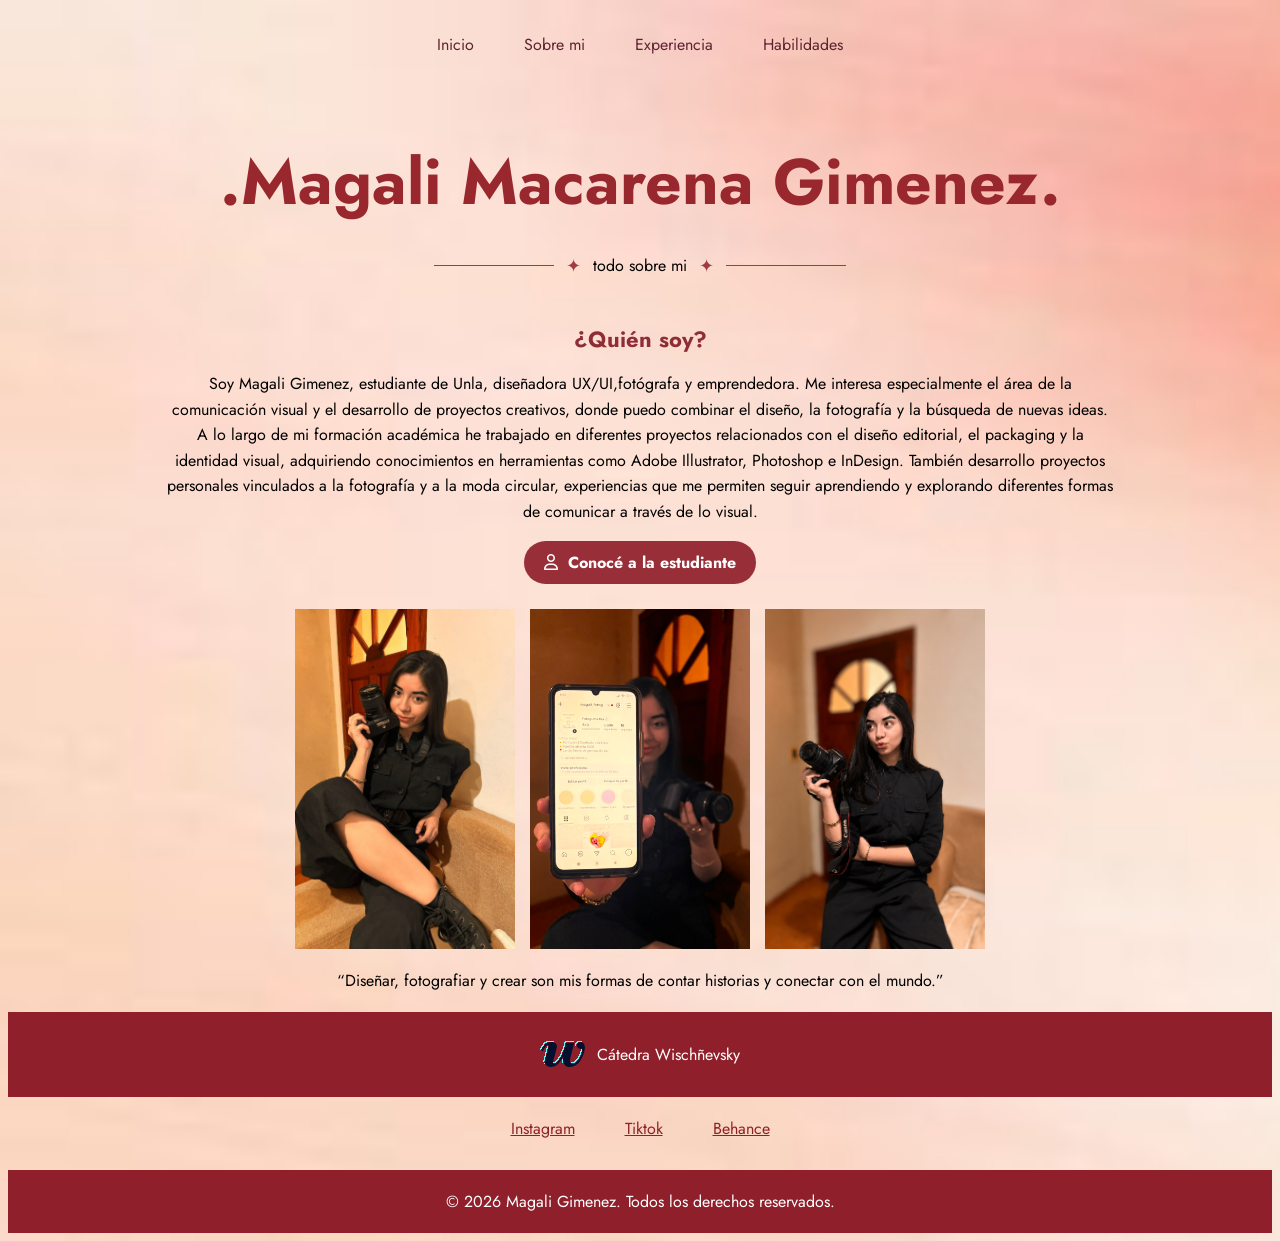
==== index.html @ 5d43bee9 "Primer commit" ====
<!DOCTYPE html>
<html>

<head>
    <meta charset="UTF-8" />
    <title>Magali Gimenez</title>
    <link rel="icon" href="img/icono de fotografia.ico" type="imag" />
    <link rel="stylesheet" href="estilos.css">
    <link rel="stylesheet" href="https://cdnjs.cloudflare.com/ajax/libs/font-awesome/6.5.2/css/all.min.css">
</head>
    <style>
        @import url('https://fonts.googleapis.com/css2?family=Inter:ital,opsz,wght@0,14..32,100..900;1,14..32,100..900&family=Jost:ital,wght@0,100..900;1,100..900&display=swap');
    </style>

<body>
    <header>
        <nav class="menu">
            <a href="#">Inicio</a>
            <a href="#">Sobre mi</a>
            <a href="#">Experiencia</a>
            <a href="#">Habilidades</a> 
        </nav>
    </header>
    <main>
        <!-- Esto es un comentario -->
        <!--Aca va hacer un hero -->
        <section>
            <h1>.Magali Macarena Gimenez.</h1>
            <div class="decoracion">
                <span class="linea"></span>
                <span class="estrella">✦</span>
                <p class="subititulo">todo sobre mi</p>
                <span class="estrella">✦</span>
                <span class="linea"></span>
            </div>
        </section>
        <!--pequeña descripcion-->
        <article>
            <h2>¿Quién soy?</h2>
            <div class="texto-sobre-mi">
                <p>Soy Magali Gimenez, estudiante de Unla, diseñadora UX/UI,fotógrafa y emprendedora. 
                Me interesa especialmente el área de la comunicación visual y el desarrollo de proyectos
                creativos, donde puedo combinar el diseño, la fotografía y la búsqueda de nuevas ideas. 
                A lo largo de mi formación académica he trabajado en diferentes proyectos relacionados
                con el diseño editorial, el packaging y la identidad visual, adquiriendo conocimientos
                en herramientas como Adobe Illustrator, Photoshop e InDesign. También desarrollo proyectos
                personales vinculados a la fotografía y a la moda circular, experiencias que me permiten
                seguir aprendiendo y explorando diferentes formas de comunicar a través de lo visual.
                </p>
            </div>
        </article>
        <!--sobre la estudiante -->
        <section>
            <div class="sobre-estudiante">
                <a href="#sobre-mi" class="boton">
                    <i class="fa-regular fa-user"></i>
                    Conocé a la estudiante
                </a>
            </div>
            <div class="fotos">
                <img 
                src="img/foto de cv.jpg" 
                alt="Foto de Magali Gimenez 1"
                width="220"
                height="340">
                <img 
                src="img/foto con cel.jpg" 
                alt="Foto con Red Social 2"
                width="220"
                height="340">
                <img 
                src="img/foto con cam.png" 
                alt="Foto con la Camara 3"
                width="220"
                height="340">
            </div>
            <p class="frase">
                “Diseñar, fotografiar y crear son mis formas
                de contar historias y conectar con el mundo.”
            </p>
            </div>
        </section>    
    </main>
    <footer> 
        <div class="catedra">
            <img src="img/logo de compu tres.svg"
            alt="Logo de Cátedra Wischñevsky">
            <p>Cátedra Wischñevsky</p>
        </div>
        <div class="redes">
                <a href="https://www.instagram.com/magali_fotografa/?hl=es-la">Instagram</a>
                <a href="https://www.tiktok.com/@m.m.modacircular">Tiktok</a> 
                <a href="https://www.behance.net/magaligimenez1">Behance</a>
        </div> 
        <p class="copyright">
            © 2026 Magali Gimenez. Todos los derechos reservados. 
        </p>               
    </footer>
</body>

</html>
---- estilos.css ----
/*CSS DOCUMENT*/
@charset "UTF-8";

/*configuraciones generales*/
@font-face {
    font-family:"Inter Regular";
    src: url(fuentes/Inter-Regular.ttf) format(truetype);
    font-weight: normal;
    font-style: normal;
}

@font-face {
    font-family: "Inter Bold";
    src: url(fuentes/Inter-Bold.ttf) format(truetype);
    font-weight: bold;
    font-style: normal;
}

@font-face {
    font-family: "Inter Thin";
    src: url(fuentes/Inter-Thin.ttf) format(truetype);
    font-weight: normal;
    font-style: thin;
}

@font-face {
    font-family: "Inter Medium";
    src: url(fuentes/Inter-Medium.ttf) format(truetype);
    font-weight: normal;
    font-style: medium;
}

nav a {
    margin: 05px;
    margin-bottom: 10px;
}

body {
        background-image: url("img/fondo-artistico.jpg");
        background-size: 5000px;
        background-repeat: repeat;
}

header {
    text-align:center;
}

nav {
    display: flex;
    justify-content: center;
    gap: 30px;
    padding: 20px;
}

nav a {
    color: #5e2330;
    text-decoration: none;
    font-size: 16px;
}

nav a:hover {
    color: #9e2f37;
    text-decoration: underline;
}

.menu {
    display: flex;
    justify-content: center;
    align-items: center;
    gap: 40px;
    list-style: none;
}

.sobre-estudiante {
    display: flex;
    flex-direction: column;
    align-items: center;
}

.boton {
    display: inline-flex;
    margin-bottom: 25px;
    align-items: center;
    gap: 10px;
    background-color: #982f38;
    color: white;
    padding: 10px 20px;
    border-radius: 25px;
    text-decoration: none;
    font-weight: bold;
    transition: 0.3s;
}

.boton:hover {
    background-color: #7d222b;
    transform: translateY(-2px);
}

.fotos {
    display: flex;
    justify-content: center;
    gap: 15px;
}

.fotos img {
    width: 220px;
    height: 340px;
    object-fit: cover;
    transition: transform 0.3s ease;
}

.fotos img:hover {
    transform: scale(1.08);
}

.frase {
    text-align: center;
    margin-top: 20px;
}


* {
    font-family: "Jost", sans-serif;
}

/*aca empiezan las aplicaciones*/

h1 { 
     text-align: center;
     font-size: 64px;
     color: rgb(152, 40, 46);
     margin-top: 50px;
     margin-bottom: 10px;
}

.subtitulo {
    text-align: center;
    font-size: 18px;
    font-style: italic;
    color: #b2767c;
    margin: 0;
}

.decoracion {
    display: flex;
    justify-content: center;
    align-items: center;
    gap: 12px;
    margin: 10px 0 30px;
}

.linea {
    width: 120px;
    height: 1px;
    background-color: #a33a42;
}

.estrella {
    color: #a33a42;
    font-size: 18px;
}

h2, h3 {
    text-align: center;
    color: #8f2d35;
    font-size: 22px;
    margin-bottom: 15px;
}

.texto-sobre-mi {
    max-width: 950px;
    margin: 0 auto;
    text-align: center;
    line-height: 1.6;
    padding: 0 20px;
}

.redes {
    display: flex;
    justify-content: center;
    gap: 20px;
}

footer {
    text-align: center;
}

.catedra {
    background-color: #8f202b;
    color: white;
    padding: 15px;
    margin-top: 20px;
    display: flex;
    justify-content: center;
    align-items: center;
    gap: 12px;
    margin-bottom: 20px;
}

.catedra img {
    width: 45px;
    height: 45px;
    object-fit: contain;
}

.redes {
    margin-bottom: 30px;
}

.redes a {
    display: inline-block;
    margin: 0 15px;
    color: #8f202b;
}

.copyright {
    background-color: #8f202b;
    color: white;
    padding: 20px;
    margin: 0;
}
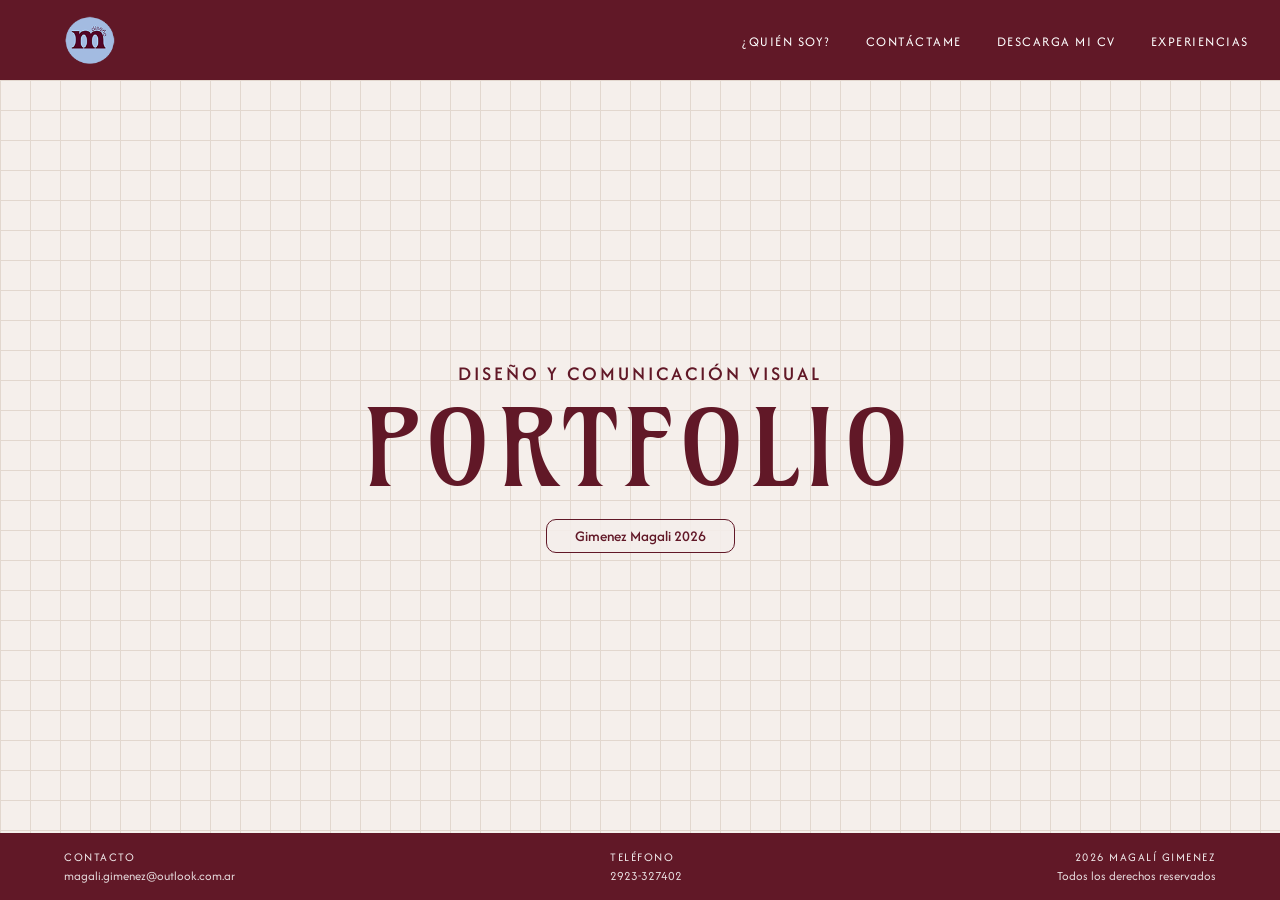
==== commit 10e972b7: "Agregada la pagina quien soy y ajustes en header" ====
--- a/index.html
+++ b/index.html
@@ -1,101 +1,268 @@
 <!DOCTYPE html>
-<html>
-
+<html lang="es">
 <head>
-    <meta charset="UTF-8" />
-    <title>Magali Gimenez</title>
-    <link rel="icon" href="img/icono de fotografia.ico" type="imag" />
-    <link rel="stylesheet" href="estilos.css">
-    <link rel="stylesheet" href="https://cdnjs.cloudflare.com/ajax/libs/font-awesome/6.5.2/css/all.min.css">
+  <meta charset="UTF-8">
+  <meta name="viewport" content="width=device-width, initial-scale=1.0">
+  <title>Portfolio - Magalí Giménez</title>
+
+  <!-- Google Fonts: Amarante (para PORTFOLIO) y Afacad (para subtítulos y textos) -->
+  <link rel="preconnect" href="https://fonts.googleapis.com">
+  <link rel="preconnect" href="https://fonts.gstatic.com" crossorigin>
+  <link href="https://fonts.googleapis.com/css2?family=Afacad:wght@400;500;600&family=Amarante&display=swap" rel="stylesheet">
+
+  <!-- AQUI ES DONDE DEBO AGREGAR ESTA LÍNEA -->
+  <link rel="stylesheet" href="estilos.css">
+
+  <style>
+    :root {
+      --color-burgundy: #611827;
+      --color-cream: #F5EFEB;
+      --color-grid-line: #E2D7CE;
+      --color-purple-logo: #B7A8CE;
+      --font-serif: 'Amarante', serif;
+      --font-sans: 'Afacad', sans-serif;
+    }
+
+    * { 
+      margin: 0;
+      padding: 0; 
+      box-sizing: border-box; 
+    }
+
+    body { 
+      font-family: var(--font-sans); 
+      color: var(--color-burgundy); 
+      background-color: var(--color-cream);
+      display: flex;
+      flex-direction: column;
+      min-height: 100vh;
+    }
+
+    a { 
+      text-decoration: none; 
+      color: inherit; 
+    }
+
+    /* HEADER */
+    header {
+      background-color: var(--color-burgundy);
+      padding: 16px 5%;
+      position: sticky;
+      top: 0;
+      z-index: 1000;
+    }
+
+    header nav {
+      display: flex;
+      justify-content: space-between;
+      align-items: center;
+      max-width: 1300px;
+      margin: 0 auto;
+    }
+
+    /* Logo circular con la "m" */
+    .logo-circle {
+      width: 44px;
+      height: 44px;
+      background-color: var(--color-purple-logo);
+      color: var(--color-burgundy);
+      border-radius: 50%;
+      display: flex;
+      align-items: center;
+      justify-content: center;
+      font-family: var(--font-serif);
+      font-weight: 700;
+      font-size: 26px;
+      line-height: 1;
+    }
+
+    .nav-links { 
+      display: flex; 
+      gap: 35px; 
+      list-style: none; 
+    }
+
+    .nav-links a {
+      color: white; 
+      font-size: 0.85rem; 
+      letter-spacing: 1.5px;
+      text-transform: uppercase; 
+      font-weight: 400; 
+      transition: opacity 0.3s;
+    }
+
+    .nav-links a:hover { 
+      opacity: 0.7; 
+    }
+
+    /* SECCIÓN PRINCIPAL / HERO */
+    .hero-section {
+      flex: 1;
+      background-color: var(--color-cream);
+      background-image: 
+        linear-gradient(var(--color-grid-line) 1px, transparent 1px),
+        linear-gradient(90deg, var(--color-grid-line) 1px, transparent 1px);
+      background-size: 30px 30px;
+      display: flex; 
+      flex-direction: column; 
+      justify-content: center; 
+      align-items: center;
+      text-align: center; 
+      padding: 60px 20px;
+    }
+
+    .hero-subtitle {
+      font-family: var(--font-sans);
+      font-size: 1.25rem; 
+      letter-spacing: 3px; 
+      text-transform: uppercase; 
+      margin-bottom: 8px;
+      font-weight: 500;
+    }
+
+    .hero-title {
+      font-family: var(--font-serif); 
+      font-size: 6.5rem; 
+      font-weight: 400;
+      color: var(--color-burgundy); 
+      letter-spacing: 6px; 
+      margin-bottom: 20px; 
+      line-height: 1;
+    }
+
+    .hero-tag {
+      border: 1.5px solid var(--color-burgundy); 
+      padding: 6px 28px; 
+      border-radius: 10px;
+      font-size: 0.95rem; 
+      color: var(--color-burgundy); 
+      font-weight: 500;
+      background-color: rgba(245, 239, 235, 0.85);
+    }
+
+    /* FOOTER */
+    footer {
+      background-color: var(--color-burgundy);
+      color: white;
+      padding: 16px 5%;
+    }
+
+    .footer-container {
+      display: flex;
+      justify-content: space-between;
+      align-items: center;
+      max-width: 1300px;
+      margin: 0 auto;
+    }
+
+    .footer-info {
+      display: flex;
+      gap: 70px;
+      align-items: center;
+    }
+
+    .footer-block {
+      display: flex;
+      flex-direction: column;
+    }
+
+    .footer-label {
+      font-size: 0.75rem;
+      letter-spacing: 1.5px;
+      text-transform: uppercase;
+      opacity: 0.9;
+      margin-bottom: 2px;
+    }
+
+    .footer-value {
+      font-size: 0.8rem;
+      opacity: 0.85;
+      font-weight: 400;
+    }
+
+    .footer-block.align-right {
+      text-align: right;
+    }
+
+    /* Responsive */
+    @media (max-width: 768px) {
+      header nav, .footer-container {
+        flex-direction: column;
+        gap: 15px;
+        text-align: center;
+      }
+
+      .nav-links {
+        flex-wrap: wrap;
+        justify-content: center;
+        gap: 15px;
+      }
+
+      .hero-title {
+        font-size: 3.5rem;
+      }
+
+      .footer-info {
+        flex-direction: column;
+        gap: 15px;
+      }
+
+      .footer-block.align-right {
+        text-align: center;
+      }
+    }
+  </style>
 </head>
-    <style>
-        @import url('https://fonts.googleapis.com/css2?family=Inter:ital,opsz,wght@0,14..32,100..900;1,14..32,100..900&family=Jost:ital,wght@0,100..900;1,100..900&display=swap');
-    </style>
-
 <body>
-    <header>
-        <nav class="menu">
-            <a href="#">Inicio</a>
-            <a href="#">Sobre mi</a>
-            <a href="#">Experiencia</a>
-            <a href="#">Habilidades</a> 
-        </nav>
-    </header>
-    <main>
-        <!-- Esto es un comentario -->
-        <!--Aca va hacer un hero -->
-        <section>
-            <h1>.Magali Macarena Gimenez.</h1>
-            <div class="decoracion">
-                <span class="linea"></span>
-                <span class="estrella">✦</span>
-                <p class="subititulo">todo sobre mi</p>
-                <span class="estrella">✦</span>
-                <span class="linea"></span>
-            </div>
-        </section>
-        <!--pequeña descripcion-->
-        <article>
-            <h2>¿Quién soy?</h2>
-            <div class="texto-sobre-mi">
-                <p>Soy Magali Gimenez, estudiante de Unla, diseñadora UX/UI,fotógrafa y emprendedora. 
-                Me interesa especialmente el área de la comunicación visual y el desarrollo de proyectos
-                creativos, donde puedo combinar el diseño, la fotografía y la búsqueda de nuevas ideas. 
-                A lo largo de mi formación académica he trabajado en diferentes proyectos relacionados
-                con el diseño editorial, el packaging y la identidad visual, adquiriendo conocimientos
-                en herramientas como Adobe Illustrator, Photoshop e InDesign. También desarrollo proyectos
-                personales vinculados a la fotografía y a la moda circular, experiencias que me permiten
-                seguir aprendiendo y explorando diferentes formas de comunicar a través de lo visual.
-                </p>
-            </div>
-        </article>
-        <!--sobre la estudiante -->
-        <section>
-            <div class="sobre-estudiante">
-                <a href="#sobre-mi" class="boton">
-                    <i class="fa-regular fa-user"></i>
-                    Conocé a la estudiante
-                </a>
-            </div>
-            <div class="fotos">
-                <img 
-                src="img/foto de cv.jpg" 
-                alt="Foto de Magali Gimenez 1"
-                width="220"
-                height="340">
-                <img 
-                src="img/foto con cel.jpg" 
-                alt="Foto con Red Social 2"
-                width="220"
-                height="340">
-                <img 
-                src="img/foto con cam.png" 
-                alt="Foto con la Camara 3"
-                width="220"
-                height="340">
-            </div>
-            <p class="frase">
-                “Diseñar, fotografiar y crear son mis formas
-                de contar historias y conectar con el mundo.”
-            </p>
-            </div>
-        </section>    
-    </main>
-    <footer> 
-        <div class="catedra">
-            <img src="img/logo de compu tres.svg"
-            alt="Logo de Cátedra Wischñevsky">
-            <p>Cátedra Wischñevsky</p>
+
+  <!-- Header -->
+  <header>
+    <nav>
+      <a href="index.html" class="logo-link">
+        <img src="img/marca.png" alt="Logo Portfolio" class="logo-img"><!-- Puedes usar tu tag <img> o esta clase div si usas el logo generado -->
+      </a>
+      <ul class="nav-links">
+        <!-- Te lleva a la nueva subpágina que arme -->
+        <li><a href="quien-soy.html">¿QUIÉN SOY?</a></li>
+
+        <!-- Próximas páginas o secciones -->
+        <li><a href="contactame.html">CONTÁCTAME</a></li>
+        <li><a href="#descarga-cv">DESCARGA MI CV</a></li>
+        <li><a href="#experiencias.html">EXPERIENCIAS</a></li>
+        <li><a href="#proyectos.html">PROYECTOS</a></li>
+      </ul>
+    </nav>
+  </header>
+
+  <!-- Hero Section (Cuadrícula) -->
+  <section class="hero-section">
+    <p class="hero-subtitle">Diseño y Comunicación Visual</p>
+    <h1 class="hero-title">PORTFOLIO</h1>
+    <div class="hero-tag">Gimenez Magali 2026</div>
+  </section>
+
+  <!-- Footer -->
+  <footer>
+    <div class="footer-container">
+      
+      <div class="footer-info">
+        <div class="footer-block">
+          <span class="footer-label">CONTACTO</span>
+          <a href="mailto:magali.gimenez@outlook.com.ar" class="footer-value">magali.gimenez@outlook.com.ar</a>
         </div>
-        <div class="redes">
-                <a href="https://www.instagram.com/magali_fotografa/?hl=es-la">Instagram</a>
-                <a href="https://www.tiktok.com/@m.m.modacircular">Tiktok</a> 
-                <a href="https://www.behance.net/magaligimenez1">Behance</a>
-        </div> 
-        <p class="copyright">
-            © 2026 Magali Gimenez. Todos los derechos reservados. 
-        </p>               
-    </footer>
+
+        <div class="footer-block">
+          <span class="footer-label">TELÉFONO</span>
+          <span class="footer-value">2923-327402</span>
+        </div>
+
+        <div class="footer-block align-right">
+          <span class="footer-label">2026 Magalí Gimenez</span>
+          <span class="footer-value">Todos los derechos reservados</span>
+        </div>
+      </div>
+    </div>
+  </footer>
+
 </body>
-
 </html>
--- a/estilos.css
+++ b/estilos.css
@@ -1,221 +1,371 @@
-/*CSS DOCUMENT*/
-@charset "UTF-8";
-
-/*configuraciones generales*/
-@font-face {
-    font-family:"Inter Regular";
-    src: url(fuentes/Inter-Regular.ttf) format(truetype);
-    font-weight: normal;
-    font-style: normal;
-}
-
-@font-face {
-    font-family: "Inter Bold";
-    src: url(fuentes/Inter-Bold.ttf) format(truetype);
-    font-weight: bold;
-    font-style: normal;
-}
-
-@font-face {
-    font-family: "Inter Thin";
-    src: url(fuentes/Inter-Thin.ttf) format(truetype);
-    font-weight: normal;
-    font-style: thin;
-}
-
-@font-face {
-    font-family: "Inter Medium";
-    src: url(fuentes/Inter-Medium.ttf) format(truetype);
-    font-weight: normal;
-    font-style: medium;
-}
-
-nav a {
-    margin: 05px;
-    margin-bottom: 10px;
-}
-
-body {
-        background-image: url("img/fondo-artistico.jpg");
-        background-size: 5000px;
-        background-repeat: repeat;
-}
-
+/* ================= VARIABLES Y CONFIGURACIÓN GENERAL ================= */
+:root {
+  --color-burgundy: #611827;
+  --color-cream: #F5EFEB;
+  --color-grid-line: #E2D7CE;
+  --color-purple-logo: #B7A8CE;
+  --font-serif: 'Amarante', serif;
+  --font-sans: 'Afacad', sans-serif;
+}
+
+* { 
+  margin: 0;
+  padding: 0; 
+  box-sizing: border-box; 
+}
+
+body { 
+  font-family: var(--font-sans); 
+  color: var(--color-burgundy); 
+  background-color: var(--color-cream);
+  display: flex;
+  flex-direction: column;
+  min-height: 100vh;
+}
+
+a { 
+  text-decoration: none; 
+  color: inherit; 
+}
+
+/* ================= HEADER ================= */
 header {
-    text-align:center;
-}
-
-nav {
-    display: flex;
+  background-color: var(--color-burgundy);
+  padding: 12px 5%;
+  position: sticky;
+  top: 0;
+  z-index: 1000;
+}
+
+header nav {
+  display: flex;
+  justify-content: space-between;
+  align-items: center;
+  max-width: 1000px;
+  margin: 0 auto;
+  width: 160%;
+}
+
+/* Estilos para imagen de logo */
+.logo-link {
+  display: flex;
+  align-items: center;
+}
+
+.logo-img {
+  height: 48px;
+  width: auto;      
+  object-fit: contain;
+}
+
+.nav-links { 
+  display: flex; 
+  gap: 35px; 
+  list-style: none; 
+}
+
+.nav-links a {
+  color: white; 
+  font-size: 0.85rem; 
+  letter-spacing: 1.5px;
+  text-transform: uppercase; 
+  font-weight: 400; 
+  transition: opacity 0.3s;
+}
+
+.nav-links a:hover { 
+  opacity: 0.7; 
+}
+
+/* ================= SECCIÓN PRINCIPAL / HERO ================= */
+.hero-section {
+  flex: 1;
+  background-color: var(--color-cream);
+  background-image: 
+    linear-gradient(var(--color-grid-line) 1px, transparent 1px),
+    linear-gradient(90deg, var(--color-grid-line) 1px, transparent 1px);
+  background-size: 30px 30px;
+  display: flex; 
+  flex-direction: column; 
+  justify-content: center; 
+  align-items: center;
+  text-align: center; 
+  padding: 60px 20px;
+}
+
+.hero-subtitle {
+  font-family: var(--font-sans);
+  font-size: 1.25rem; 
+  letter-spacing: 3px; 
+  text-transform: uppercase; 
+  margin-bottom: 8px;
+  font-weight: 500;
+}
+
+.hero-title {
+  font-family: var(--font-serif); 
+  font-size: 6.5rem; 
+  font-weight: 400;
+  color: var(--color-burgundy); 
+  letter-spacing: 6px; 
+  margin-bottom: 20px; 
+  line-height: 1;
+}
+
+.hero-tag {
+  border: 1.5px solid var(--color-burgundy); 
+  padding: 6px 28px; 
+  border-radius: 10px;
+  font-size: 0.95rem; 
+  color: var(--color-burgundy); 
+  font-weight: 500;
+  background-color: rgba(245, 239, 235, 0.85);
+}
+
+/* ================= FOOTER ================= */
+footer {
+  background-color: var(--color-burgundy);
+  color: white;
+  padding: 16px 5%;
+}
+
+.footer-container {
+  display: flex;
+  justify-content: center;
+  align-items: center;
+  max-width: 1200px;
+  margin: 0 auto;
+  width: 50%;
+}
+
+.footer-info {
+  display: flex;
+  justify-content: space-between;
+  width: 100%;
+  align-items: center;
+}
+
+.footer-block {
+  display: flex;
+  flex-direction: column;
+}
+
+.footer-label {
+  font-size: 0.75rem;
+  letter-spacing: 1.5px;
+  text-transform: uppercase;
+  opacity: 0.9;
+  margin-bottom: 2px;
+}
+
+.footer-value {
+  font-size: 0.8rem;
+  opacity: 0.85;
+  font-weight: 400;
+}
+
+.footer-block.align-right {
+  text-align: right;
+}
+
+/* ================= RESPONSIVE (Celulares y Tablets) ================= */
+@media (max-width: 768px) {
+  header nav, .footer-container {
+    flex-direction: column;
+    gap: 15px;
+    text-align: center;
+  }
+
+  .nav-links {
+    flex-wrap: wrap;
     justify-content: center;
-    gap: 30px;
-    padding: 20px;
-}
-
-nav a {
-    color: #5e2330;
-    text-decoration: none;
-    font-size: 16px;
-}
-
-nav a:hover {
-    color: #9e2f37;
-    text-decoration: underline;
-}
-
-.menu {
-    display: flex;
+    gap: 15px;
+  }
+
+  .hero-title {
+    font-size: 3.5rem;
+  }
+
+  .footer-info {
+    flex-direction: column;
+    gap: 15px;
+  }
+
+  .footer-block.align-right {
+    text-align: center;
+  }
+}
+
+/* ================= SECCIÓN QUIÉN SOY (DOS COLUMNAS) ================= */
+.about-section {
+  flex: 1;
+  background-color: #FDF6E2; /* Un tono amarillo pastel suave y cálido (puedes ajustarlo si prefieres otro tono) */
+  background-image: none;    /* Quitamos por completo las líneas de la cuadrícula */
+  padding: 60px 5%;
+  display: flex;
+  justify-content: center;
+  align-items: center;
+}
+
+.about-container {
+  max-width: 1100px;
+  width: 100%;
+  display: flex;
+  justify-content: space-between;
+  align-items: flex-start;
+  gap: 50px;
+}
+
+/* Columna Izquierda: Textos */
+.about-text-content {
+  flex: 1.3;
+  display: flex;
+  flex-direction: column;
+  gap: 24px;
+}
+
+.about-block {
+  display: flex;
+  flex-direction: column;
+}
+
+.about-heading {
+  font-family: var(--font-serif);
+  font-size: 2.3rem;
+  font-weight: 400;
+  color: var(--color-burgundy);
+  margin-bottom: 6px;
+  line-height: 1.1;
+}
+
+.about-paragraph {
+  font-size: 1rem;
+  line-height: 1.6;
+  color: var(--color-burgundy);
+  font-weight: 400;
+}
+
+.about-list {
+  list-style: disc;
+  padding-left: 18px;
+  display: flex;
+  flex-direction: column;
+  gap: 4px;
+  font-size: 0.95rem;
+}
+
+.about-subheading {
+  font-weight: 600;
+  font-size: 1rem;
+  margin-bottom: 2px;
+  opacity: 0.9;
+}
+
+/* Imagen de Software */
+.software-image-container {
+  margin-top: 4px;
+}
+
+.software-img {
+  max-width: 220px; /* Ajusta este valor si quieres que la imagen de software sea más grande o chica */
+  height: auto;
+  object-fit: contain;
+}
+
+/* Columna Derecha: Ilustración del personaje */
+.about-image-content {
+  flex: 1;
+  display: flex;
+  justify-content: center;
+  align-items: center;
+  position: sticky;
+  top: 100px;
+}
+
+.character-img {
+  max-width: 100%;
+  height: auto;
+  object-fit: contain;
+  filter: drop-shadow(0px 10px 15px rgba(97, 24, 39, 0.1));
+}
+
+/* ================= FOOTER ================= */
+footer {
+  background-color: var(--color-burgundy);
+  color: white;
+  padding: 16px 5%;
+}
+
+.footer-container {
+  display: flex;
+  justify-content: center;
+  align-items: center;
+  max-width: 1200px;
+  margin: 0 auto;
+  width: 100%;
+}
+
+.footer-info {
+  display: flex;
+  justify-content: space-between;
+  width: 100%;
+  align-items: center;
+}
+
+.footer-block {
+  display: flex;
+  flex-direction: column;
+}
+
+.footer-label {
+  font-size: 0.75rem;
+  letter-spacing: 1.5px;
+  text-transform: uppercase;
+  opacity: 0.9;
+  margin-bottom: 2px;
+}
+
+.footer-value {
+  font-size: 0.8rem;
+  opacity: 0.85;
+  font-weight: 400;
+}
+
+.footer-block.align-right {
+  text-align: right;
+}
+
+/* ================= RESPONSIVE (Celulares y Tablets) ================= */
+@media (max-width: 900px) {
+  header nav, .footer-container {
+    flex-direction: column;
+    gap: 15px;
+    text-align: center;
+  }
+
+  .nav-links {
+    flex-wrap: wrap;
     justify-content: center;
+    gap: 15px;
+  }
+
+  .about-container {
+    flex-direction: column-reverse;
     align-items: center;
-    gap: 40px;
-    list-style: none;
-}
-
-.sobre-estudiante {
-    display: flex;
+    text-align: left;
+  }
+
+  .about-image-content {
+    position: static;
+    margin-bottom: 20px;
+  }
+
+  .footer-info {
     flex-direction: column;
-    align-items: center;
-}
-
-.boton {
-    display: inline-flex;
-    margin-bottom: 25px;
-    align-items: center;
-    gap: 10px;
-    background-color: #982f38;
-    color: white;
-    padding: 10px 20px;
-    border-radius: 25px;
-    text-decoration: none;
-    font-weight: bold;
-    transition: 0.3s;
-}
-
-.boton:hover {
-    background-color: #7d222b;
-    transform: translateY(-2px);
-}
-
-.fotos {
-    display: flex;
-    justify-content: center;
-    gap: 15px;
-}
-
-.fotos img {
-    width: 220px;
-    height: 340px;
-    object-fit: cover;
-    transition: transform 0.3s ease;
-}
-
-.fotos img:hover {
-    transform: scale(1.08);
-}
-
-.frase {
+    gap: 15px;
+  }
+
+  .footer-block.align-right {
     text-align: center;
-    margin-top: 20px;
-}
-
-
-* {
-    font-family: "Jost", sans-serif;
-}
-
-/*aca empiezan las aplicaciones*/
-
-h1 { 
-     text-align: center;
-     font-size: 64px;
-     color: rgb(152, 40, 46);
-     margin-top: 50px;
-     margin-bottom: 10px;
-}
-
-.subtitulo {
-    text-align: center;
-    font-size: 18px;
-    font-style: italic;
-    color: #b2767c;
-    margin: 0;
-}
-
-.decoracion {
-    display: flex;
-    justify-content: center;
-    align-items: center;
-    gap: 12px;
-    margin: 10px 0 30px;
-}
-
-.linea {
-    width: 120px;
-    height: 1px;
-    background-color: #a33a42;
-}
-
-.estrella {
-    color: #a33a42;
-    font-size: 18px;
-}
-
-h2, h3 {
-    text-align: center;
-    color: #8f2d35;
-    font-size: 22px;
-    margin-bottom: 15px;
-}
-
-.texto-sobre-mi {
-    max-width: 950px;
-    margin: 0 auto;
-    text-align: center;
-    line-height: 1.6;
-    padding: 0 20px;
-}
-
-.redes {
-    display: flex;
-    justify-content: center;
-    gap: 20px;
-}
-
-footer {
-    text-align: center;
-}
-
-.catedra {
-    background-color: #8f202b;
-    color: white;
-    padding: 15px;
-    margin-top: 20px;
-    display: flex;
-    justify-content: center;
-    align-items: center;
-    gap: 12px;
-    margin-bottom: 20px;
-}
-
-.catedra img {
-    width: 45px;
-    height: 45px;
-    object-fit: contain;
-}
-
-.redes {
-    margin-bottom: 30px;
-}
-
-.redes a {
-    display: inline-block;
-    margin: 0 15px;
-    color: #8f202b;
-}
-
-.copyright {
-    background-color: #8f202b;
-    color: white;
-    padding: 20px;
-    margin: 0;
-}
+  }
+}
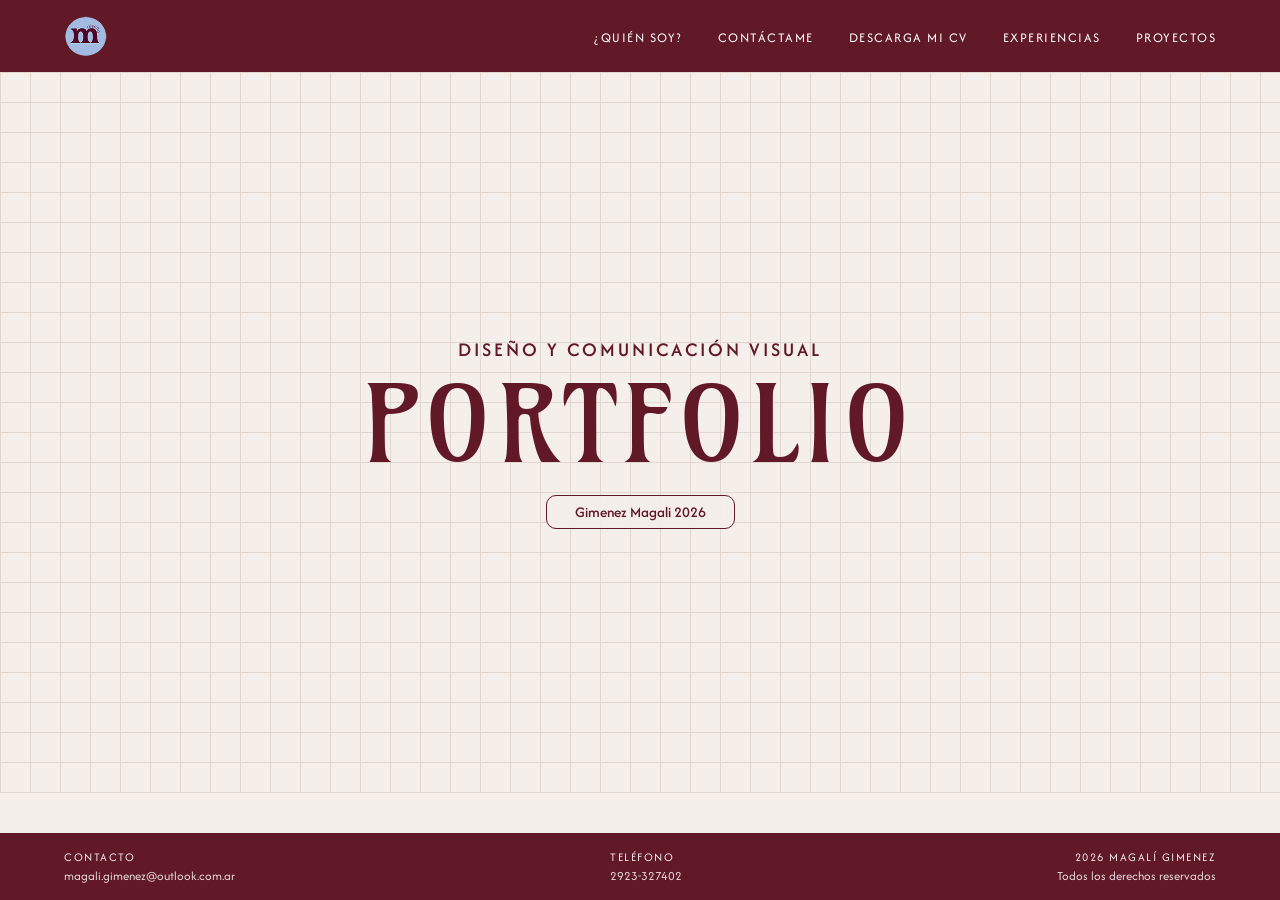
==== commit e8089837: "actualizacion fecha 6/11" ====
--- a/index.html
+++ b/index.html
@@ -224,12 +224,10 @@
       <ul class="nav-links">
         <!-- Te lleva a la nueva subpágina que arme -->
         <li><a href="quien-soy.html">¿QUIÉN SOY?</a></li>
-
-        <!-- Próximas páginas o secciones -->
         <li><a href="contactame.html">CONTÁCTAME</a></li>
-        <li><a href="#descarga-cv">DESCARGA MI CV</a></li>
-        <li><a href="#experiencias.html">EXPERIENCIAS</a></li>
-        <li><a href="#proyectos.html">PROYECTOS</a></li>
+        <li><a href="descarga-cv.html">DESCARGA MI CV</a></li>
+        <li><a href="experiencias.html">EXPERIENCIAS</a></li>
+        <li><a href="proyectos.html">PROYECTOS</a></li>
       </ul>
     </nav>
   </header>
--- a/estilos.css
+++ b/estilos.css
@@ -31,7 +31,7 @@
 /* ================= HEADER ================= */
 header {
   background-color: var(--color-burgundy);
-  padding: 12px 5%;
+  padding: 15px 5%;
   position: sticky;
   top: 0;
   z-index: 1000;
@@ -43,7 +43,7 @@
   align-items: center;
   max-width: 1000px;
   margin: 0 auto;
-  width: 160%;
+  width: 100%;
 }
 
 /* Estilos para imagen de logo */
@@ -60,7 +60,7 @@
 
 .nav-links { 
   display: flex; 
-  gap: 35px; 
+  gap: 30px; 
   list-style: none; 
 }
 
@@ -196,19 +196,48 @@
   }
 }
 
+/* ================= HEADER Y NAVEGACIÓN UNIFICADOS ================= */
+header {
+  background-color: var(--color-burgundy);
+  width: 100%;
+  padding: 15px 5%; /* Usa el mismo padding lateral que el resto de tu web */
+  box-sizing: border-box;
+}
+
+header nav {
+  max-width: 1280px; /* Mismo ancho máximo que tus contenedores de contenido */
+  width: 100%;
+  margin: 0 auto;    /* Centra perfectamente el nav en el eje */
+  display: flex;
+  justify-content: space-between;
+  align-items: center;
+}
+
+.nav-links {
+  display: flex;
+  gap: 30px;
+}
+
+.nav-links a {
+  color: white;
+  text-decoration: none;
+  font-size: 0.85rem;
+  letter-spacing: 1px;
+}
+
 /* ================= SECCIÓN QUIÉN SOY (DOS COLUMNAS) ================= */
 .about-section {
   flex: 1;
   background-color: #FDF6E2; /* Un tono amarillo pastel suave y cálido (puedes ajustarlo si prefieres otro tono) */
   background-image: none;    /* Quitamos por completo las líneas de la cuadrícula */
-  padding: 60px 5%;
+  padding: 60px 3%;
   display: flex;
   justify-content: center;
   align-items: center;
 }
 
 .about-container {
-  max-width: 1100px;
+  max-width: 1500px;
   width: 100%;
   display: flex;
   justify-content: space-between;
@@ -231,16 +260,18 @@
 
 .about-heading {
   font-family: var(--font-serif);
-  font-size: 2.3rem;
+  font-size: 2.6rem; /* <--- Antes estaba en 2.3rem, súbelo a lo que te guste */
   font-weight: 400;
   color: var(--color-burgundy);
   margin-bottom: 6px;
   line-height: 1.1;
 }
 
-.about-paragraph {
-  font-size: 1rem;
-  line-height: 1.6;
+/* ================= TAMAÑOS DE TEXTO UNIFICADOS ================= */
+.about-paragraph, 
+.skills-list li {
+  font-size: 1.3rem !important; /* <--- El tamaño grande que elegiste para ambos */
+  line-height: 1.6 !important;
   color: var(--color-burgundy);
   font-weight: 400;
 }
@@ -250,8 +281,7 @@
   padding-left: 18px;
   display: flex;
   flex-direction: column;
-  gap: 4px;
-  font-size: 0.95rem;
+  gap: 6px;
 }
 
 .about-subheading {
@@ -263,18 +293,18 @@
 
 /* Imagen de Software */
 .software-image-container {
-  margin-top: 4px;
+  margin-top: 6px;
 }
 
 .software-img {
-  max-width: 220px; /* Ajusta este valor si quieres que la imagen de software sea más grande o chica */
+  max-width: 300px; /* Ajusta este valor si quieres que la imagen de software sea más grande o chica */
   height: auto;
   object-fit: contain;
 }
 
 /* Columna Derecha: Ilustración del personaje */
 .about-image-content {
-  flex: 1;
+  flex: 1.5;
   display: flex;
   justify-content: center;
   align-items: center;
@@ -287,6 +317,7 @@
   height: auto;
   object-fit: contain;
   filter: drop-shadow(0px 10px 15px rgba(97, 24, 39, 0.1));
+  transform: translateX(30px);
 }
 
 /* ================= FOOTER ================= */
@@ -369,3 +400,216 @@
     text-align: center;
   }
 }
+
+/* ================= VARIABLES Y CONFIGURACIÓN GENERAL ================= */
+:root {
+  --color-burgundy: #611827;      /* Bordó principal */
+  --color-bg-cream: #FDF6E2;      /* Fondo crema / Amarillo pastel */
+  --color-card-blue: #B5C9E5;     /* Azul/celeste suave para las tarjetas */
+  --color-banner-green: #DDE2C6;  /* Verde/beige del separador */
+  --font-title: 'Amarante', serif;
+  --font-body: 'Afacad', sans-serif;
+}
+
+* {
+  box-sizing: border-box;
+  margin: 0;
+  padding: 0;
+}
+
+body {
+  background-color: var(--color-bg-cream);
+  font-family: var(--font-body);
+  color: var(--color-burgundy);
+}
+
+/* ================= HEADER Y NAVEGACIÓN UNIFICADOS ================= */
+header {
+  background-color: var(--color-burgundy);
+  width: 100%;
+  padding: 15px 5%;
+  box-sizing: border-box;
+}
+
+header nav {
+  max-width: 1500px;
+  width: 100%;
+  margin: 0 auto;
+  display: flex;
+  justify-content: space-between;
+  align-items: center;
+}
+
+.logo-link {
+  display: flex;
+  align-items: center;
+  text-decoration: none;
+}
+
+.logo-img {
+  height: 40px;
+  width: auto;
+  display: block;
+}
+
+.nav-links {
+  display: flex;
+  gap: 30px;
+}
+
+.nav-links a {
+  color: #ffffff;
+  text-decoration: none;
+  font-size: 0.85rem;
+  letter-spacing: 1px;
+  transition: opacity 0.2s ease;
+}
+
+.nav-links a:hover {
+  opacity: 0.8;
+}
+
+/* ================= CONTENEDOR PRINCIPAL DE PROYECTOS ================= */
+.projects-container {
+  max-width: 1500px;
+  width: 90%;
+  margin: 0 auto;
+  padding: 40px 0;
+}
+
+.projects-section {
+  margin-bottom: 50px;
+}
+
+/* Títulos y Subtítulos de Sección */
+.section-title {
+  font-family: var(--font-title);
+  color: var(--color-burgundy);
+  font-size: 1.8rem;
+  letter-spacing: 1px;
+  margin-bottom: 6px;
+  text-transform: uppercase;
+}
+
+.section-subtitle {
+  font-family: var(--font-body);
+  color: var(--color-burgundy);
+  font-size: 1.05rem;
+  margin-bottom: 30px;
+  opacity: 0.9;
+}
+
+/* Grilla de 3 Columnas */
+.cards-grid {
+  display: grid;
+  grid-template-columns: repeat(3, 1fr);
+  gap: 30px;
+}
+
+/* ================= TARJETAS DE PROYECTO ================= */
+.project-card {
+  background-color: var(--color-card-blue);
+  border-radius: 12px;
+  padding: 16px;
+  display: flex;
+  flex-direction: column;
+  justify-content: space-between;
+  box-sizing: border-box;
+}
+
+/* Imagen dentro de la tarjeta */
+.card-img-wrapper {
+  width: 100%;
+  height: 220px;
+  border-radius: 8px;
+  overflow: hidden;
+  margin-bottom: 15px;
+}
+
+.card-img-wrapper img {
+  width: 100%;
+  height: 100%;
+  object-fit: cover;
+  display: block;
+}
+
+/* Textos de la tarjeta */
+.card-content {
+  display: flex;
+  flex-direction: column;
+  align-items: flex-start;
+  gap: 6px;
+}
+
+/* Estilo para el video de la tarjeta (ordenado junto a las imágenes) */
+.card-img-wrapper video.card-video {
+  width: 100%;
+  height: 100%;
+  object-fit: cover;
+  display: block;
+  border-radius: 8px;
+}
+
+.card-tag {
+  font-family: var(--font-body);
+  font-weight: bold;
+  font-size: 0.95rem;
+  color: var(--color-burgundy);
+}
+
+.card-title {
+  font-family: var(--font-body);
+  font-size: 0.85rem;
+  color: var(--color-burgundy);
+  margin-bottom: 12px;
+  font-weight: normal;
+}
+
+/* Botón ver más */
+.btn-ver-mas {
+  align-self: center;
+  background-color: var(--color-burgundy);
+  color: #ffffff;
+  font-family: var(--font-body);
+  font-size: 0.85rem;
+  font-weight: bold;
+  padding: 8px 22px;
+  border-radius: 8px;
+  text-decoration: none;
+  transition: all 0.3s ease;
+  display: inline-block;
+}
+
+/* Hover: Cambia a Amarillo Pastel y texto Bordó */
+.btn-ver-mas:hover {
+  background-color: var(--color-bg-cream);
+  color: var(--color-burgundy);
+  transform: translateY(-2px);
+}
+
+/* ================= BANNER INTERMEDIO ================= */
+.divider-banner {
+  background-color: var(--color-banner-green);
+  padding: 12px 0;
+  display: flex;
+  justify-content: space-around;
+  align-items: center;
+  margin: 50px 0;
+  overflow: hidden;
+}
+
+.divider-banner span {
+  font-family: var(--font-title);
+  color: var(--color-burgundy);
+  font-size: 1.2rem;
+  letter-spacing: 1.5px;
+}
+
+/* ================= FOOTER ================= */
+footer {
+  background-color: var(--color-burgundy);
+  color: #ffffff;
+  padding: 20px 5%;
+  margin-top: 40px;
+}
+
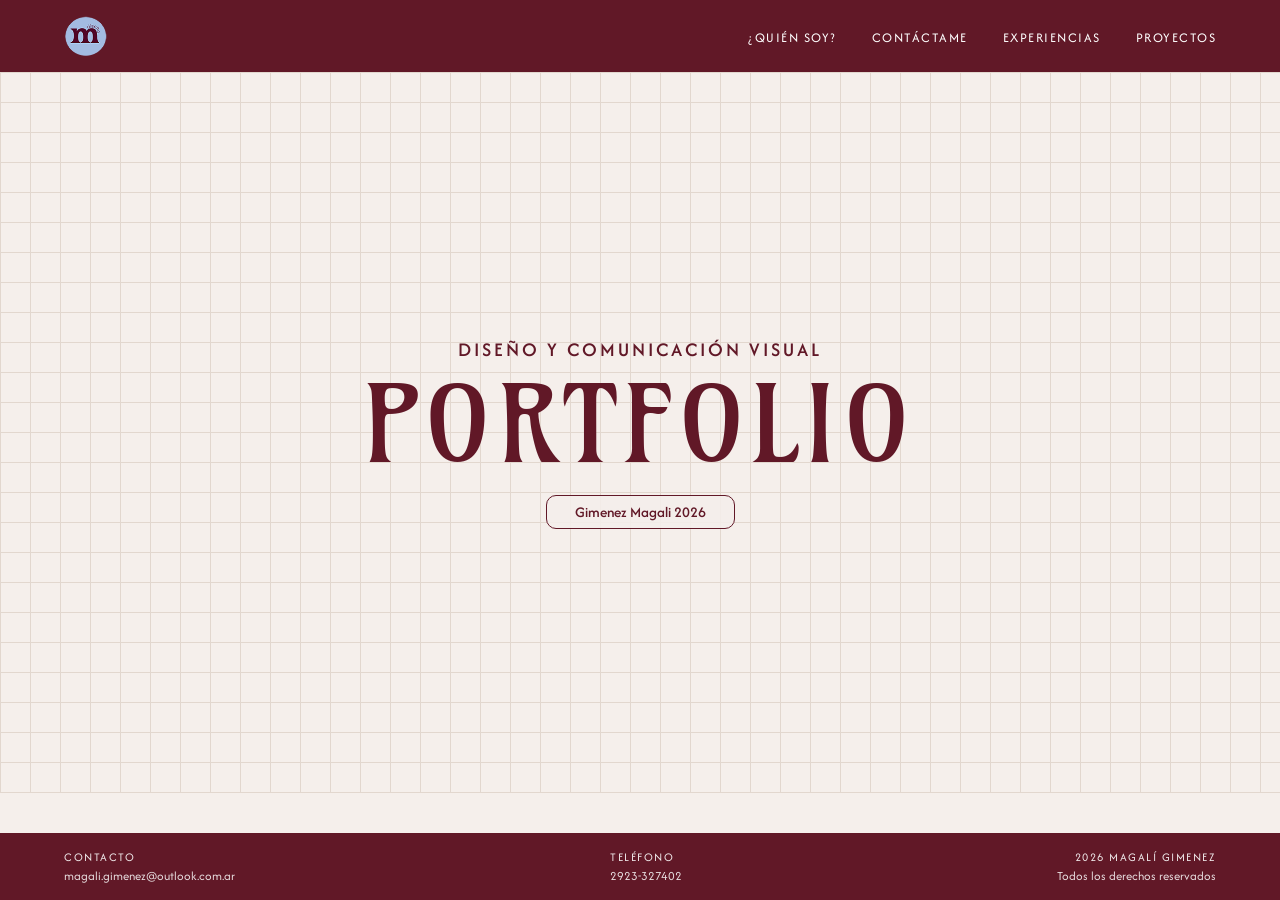
==== commit d982fe12: "Actualizacion final de archivos y limpieza de paginas viejas" ====
--- a/index.html
+++ b/index.html
@@ -11,6 +11,7 @@
   <link href="https://fonts.googleapis.com/css2?family=Afacad:wght@400;500;600&family=Amarante&display=swap" rel="stylesheet">
 
   <!-- AQUI ES DONDE DEBO AGREGAR ESTA LÍNEA -->
+  <link rel="icon" type="image/png" href="img/marca.png">
   <link rel="stylesheet" href="estilos.css">
 
   <style>
@@ -225,7 +226,6 @@
         <!-- Te lleva a la nueva subpágina que arme -->
         <li><a href="quien-soy.html">¿QUIÉN SOY?</a></li>
         <li><a href="contactame.html">CONTÁCTAME</a></li>
-        <li><a href="descarga-cv.html">DESCARGA MI CV</a></li>
         <li><a href="experiencias.html">EXPERIENCIAS</a></li>
         <li><a href="proyectos.html">PROYECTOS</a></li>
       </ul>
--- a/estilos.css
+++ b/estilos.css
@@ -260,11 +260,13 @@
 
 .about-heading {
   font-family: var(--font-serif);
-  font-size: 2.6rem; /* <--- Antes estaba en 2.3rem, súbelo a lo que te guste */
+  font-size: 2.2rem; /* <--- Antes estaba en 2.3rem, súbelo a lo que te guste */
   font-weight: 400;
   color: var(--color-burgundy);
   margin-bottom: 6px;
   line-height: 1.1;
+  text-decoration: underline;
+
 }
 
 /* ================= TAMAÑOS DE TEXTO UNIFICADOS ================= */
@@ -483,12 +485,14 @@
 
 /* Títulos y Subtítulos de Sección */
 .section-title {
-  font-family: var(--font-title);
-  color: var(--color-burgundy);
-  font-size: 1.8rem;
+  font-family: 'Amarante';
+  color: var(--color-burgundy);
+  font-size: 1.5rem;
   letter-spacing: 1px;
   margin-bottom: 6px;
   text-transform: uppercase;
+  font-weight: normal;
+  text-decoration: underline;
 }
 
 .section-subtitle {
@@ -588,21 +592,44 @@
 }
 
 /* ================= BANNER INTERMEDIO ================= */
-.divider-banner {
-  background-color: var(--color-banner-green);
+/* 1. Contenedor general de la franja */
+.scroll-horizontal-container {
+  width: 100%;
+  overflow: hidden; /* Oculta lo que sale de la pantalla para dar efecto continuo */
+  background-color: #D4D8A9; /* El color de fondo beige de tu diseño */
   padding: 12px 0;
-  display: flex;
-  justify-content: space-around;
-  align-items: center;
-  margin: 50px 0;
-  overflow: hidden;
-}
-
-.divider-banner span {
-  font-family: var(--font-title);
-  color: var(--color-burgundy);
-  font-size: 1.2rem;
-  letter-spacing: 1.5px;
+  white-space: nowrap;
+  box-sizing: border-box;
+  margin-top: 40px;
+  margin-bottom: 40px;
+}
+
+/* 2. La pista que se mueve de forma infinita */
+.scroll-track {
+  display: inline-block;
+  white-space: nowrap;
+  animation: scrollInfinito 25s linear infinite; /* 20s es la velocidad, podés subirla o bajarla */
+}
+
+/* 3. Cada palabra "PROYECTOS" individual */
+.scroll-item {
+  display: inline-block;
+  padding: 0 40px; /* Distancia de separación entre cada palabra */
+  font-family: 'Amarante'; /* O tu tipografía elegida */
+  font-size: 1.3rem;
+  letter-spacing: 2px;
+  color: #661521; /* Un tono oscuro tirando a marrón/gris para que combine con el beige */
+  letter-spacing: 2px;
+}
+
+/* 4. Animación clave para el movimiento continuo */
+@keyframes scrollInfinito {
+  0% {
+    transform: translateX(0);
+  }
+  100% {
+    transform: translateX(-50%);
+  }
 }
 
 /* ================= FOOTER ================= */
@@ -613,3 +640,257 @@
   margin-top: 40px;
 }
 
+/* ================= SECCIÓN DE CONTACTO ================= */
+
+.contact-container {
+  max-width: 1500px;
+  width: 90%;
+  margin: 40px auto;
+  display: grid;
+  grid-template-columns: 1fr 1fr; /* Dos columnas simétricas */
+  gap: 50px;
+  align-items: center;
+}
+
+.contact-info {
+  display: flex;
+  flex-direction: column;
+  padding-right: 20px;
+}
+
+/* 1. Título principal */
+.contact-title {
+  font-family: var(--font-title);
+  color: var(--color-burgundy);
+  font-size: 2.2rem;
+  line-height: 1.1;
+  text-transform: uppercase;
+  font-weight: normal; /* Variante Regular */
+  margin-bottom: 25px; /* Espacio amplio entre el título y la bajada */
+}
+
+/* 2. Bajada descriptiva */
+.contact-subtitle {
+  font-family: var(--font-body);
+  color: var(--color-burgundy);
+  font-size: 1.15rem;
+  line-height: 1.4;
+  font-weight: normal; /* Variante Regular */
+  margin-bottom: 50px; /* Genera la separación grande hacia "MIS REDES" */
+}
+
+/* 3. Título "MIS REDES" */
+.social-heading {
+  font-family: var(--font-title);
+  color: var(--color-burgundy);
+  font-size: 2.2rem;
+  font-weight: normal; /* Variante Regular */
+  text-transform: uppercase;
+  text-decoration: underline;
+  margin-bottom: 25px; /* Espacio previo a los botones de redes */
+}
+
+/* 4. Botones de redes sociales */
+.social-grid {
+  display: grid;
+  grid-template-columns: repeat(2, 1fr);
+  gap: 15px;
+  max-width: 380px;
+}
+
+.social-btn {
+  background-color: var(--color-card-blue);
+  color: var(--color-burgundy);
+  font-family: var(--font-body);
+  font-weight: normal; /* Variante Regular en lugar de bold */
+  text-align: center;
+  padding: 12px 20px;
+  border-radius: 8px;
+  text-decoration: none;
+  transition: all 0.3s ease;
+}
+
+/* Evitamos que el color cambie al pasar el cursor o hacer clic, manteniendo el celeste fijo */
+.social-btn:hover,
+.social-btn:focus,
+.social-btn:active {
+  background-color: #B5C9E5;
+  color: var(--color-burgundy);
+  text-decoration: underline;
+  transform: none;
+  box-shadow: none;
+}
+
+.contact-form-wrapper {
+  background-repeat: repeat; /* Repite la trama para cubrir toda la superficie */
+  background-size: auto;
+  background-position: top left;
+  border-radius: 16px;
+  padding: 40px;
+  box-sizing: border-box;
+}
+
+.contact-form {
+  background-color: #D4D8A9; /* Fondo semitransparente sobre la grilla */
+  padding: 30px;
+  border-radius: 12px;
+  display: flex;
+  flex-direction: column;
+  gap: 16px;
+  box-shadow: 0 4px 15px rgba(0,0,0,0.05);
+}
+
+.form-group {
+  display: flex;
+  flex-direction: column;
+  gap: 5px;
+}
+
+.form-group label {
+  font-family: 'Amarante', serif; /* O var(--font-title) si ya tienes declarada la variable */
+  color: var(--color-burgundy);
+  font-size: 18px;
+  font-weight: normal; /* Variante Regular */
+  line-height: 1.2;
+}
+
+.form-group input,
+.form-group textarea {
+  background-color: #F5F7EC; /* Tono verdoso/crema claro de los inputs */
+  border: 1px solid #d5dcc6;
+  border-radius: 6px;
+  padding: 10px 14px;
+  font-family: var(--font-body);
+  color: var(--color-burgundy);
+  font-size: 1rem;
+  outline: none;
+}
+
+.form-group input:focus,
+.form-group textarea:focus {
+  border-color: var(--color-burgundy);
+}
+
+.form-hint {
+  font-size: 0.75rem;
+  color: #7a6b6d;
+  font-style: italic;
+}
+
+/* Botón Enviar (Centrado dentro del formulario) */
+.btn-enviar {
+  align-self: center; /* Centra el botón horizontalmente */
+  background-color: var(--color-burgundy);
+  color: white;
+  font-family: var(--font-body);
+  font-weight: normal; /* Variante Regular */
+  padding: 10px 35px;
+  border: none;
+  border-radius: 8px;
+  cursor: pointer;
+  transition: all 0.3s ease;
+  text-transform: lowercase;
+  font-size: 1rem;
+}
+
+.btn-enviar:hover {
+  background-color: var(--color-bg-cream);
+  color: var(--color-burgundy);
+  border: 1px solid var(--color-burgundy);
+}
+
+/* Footer específico de contacto */
+.contact-footer {
+  background-color: var(--color-burgundy);
+  color: white;
+  padding: 25px 5%;
+  margin-top: 60px;
+}
+
+.footer-content {
+  max-width: 1500px;
+  margin: 0 auto;
+  display: flex;
+  justify-content: space-between;
+  align-items: center;
+  font-family: var(--font-body);
+  font-size: 0.9rem;
+  text-align: center;
+}
+
+.footer-content span {
+  font-weight: bold;
+  letter-spacing: 1px;
+}
+
+/* ==========================================================
+   ESTILOS PARA LA SECCIÓN EXPERIENCIAS
+   ========================================================== */
+
+.experiencias-container {
+  background-color: #FDF6E2; /* Fondo crema característico */
+  padding: 50px 80px;
+  min-height: calc(100vh - 160px);
+  box-sizing: border-box;
+}
+
+.experiencias-content {
+  max-width: 1200px;
+  margin: 0 auto;
+}
+
+/* Títulos y textos principales */
+.experiencias-content .section-title {
+  font-family: 'Amarante', serif;
+  font-weight: normal; /* Variante Regular estricta */
+  font-size: 1.5rem;
+  color: #591C21; /* Tono bordó */
+  margin-bottom: 15px;
+}
+
+.experiencias-content .section-subtitle {
+  font-family: 'Afacad', sans-serif;
+  font-weight: normal;
+  font-size: 18px;
+  color: #2c2c2c;
+  max-width: 900px;
+  margin-bottom: 40px;
+  line-height: 1.5;
+}
+
+/* Grilla de tarjetas (3 columnas) */
+.cards-grid {
+  display: grid;
+  grid-template-columns: repeat(3, 1fr);
+  gap: 30px;
+}
+
+/* Estilo individual de cada tarjeta celeste */
+.card {
+  background-color: #B2CBEC99; /* Color celeste corporativo */
+  border-radius: 10px;
+  padding: 25px;
+  box-sizing: border-box;
+  display: flex;
+  flex-direction: column;
+  justify-content: flex-start;
+  box-shadow: 0 4px 6px rgba(0, 0, 0, 0.05);
+}
+
+.card h3 {
+  font-family: 'Afacad', serif;
+  font-weight: normal; /* Variante Regular */
+  font-size: 20px;
+  color: #661521; /* Texto bordó para contraste */
+  margin-top: 0;
+  margin-bottom: 10px;
+}
+
+.card p {
+  font-family: 'Afacad', sans-serif;
+  font-weight: normal;
+  font-size: 16px;
+  color: #661521;
+  margin: 0;
+  line-height: 1.4;
+}
